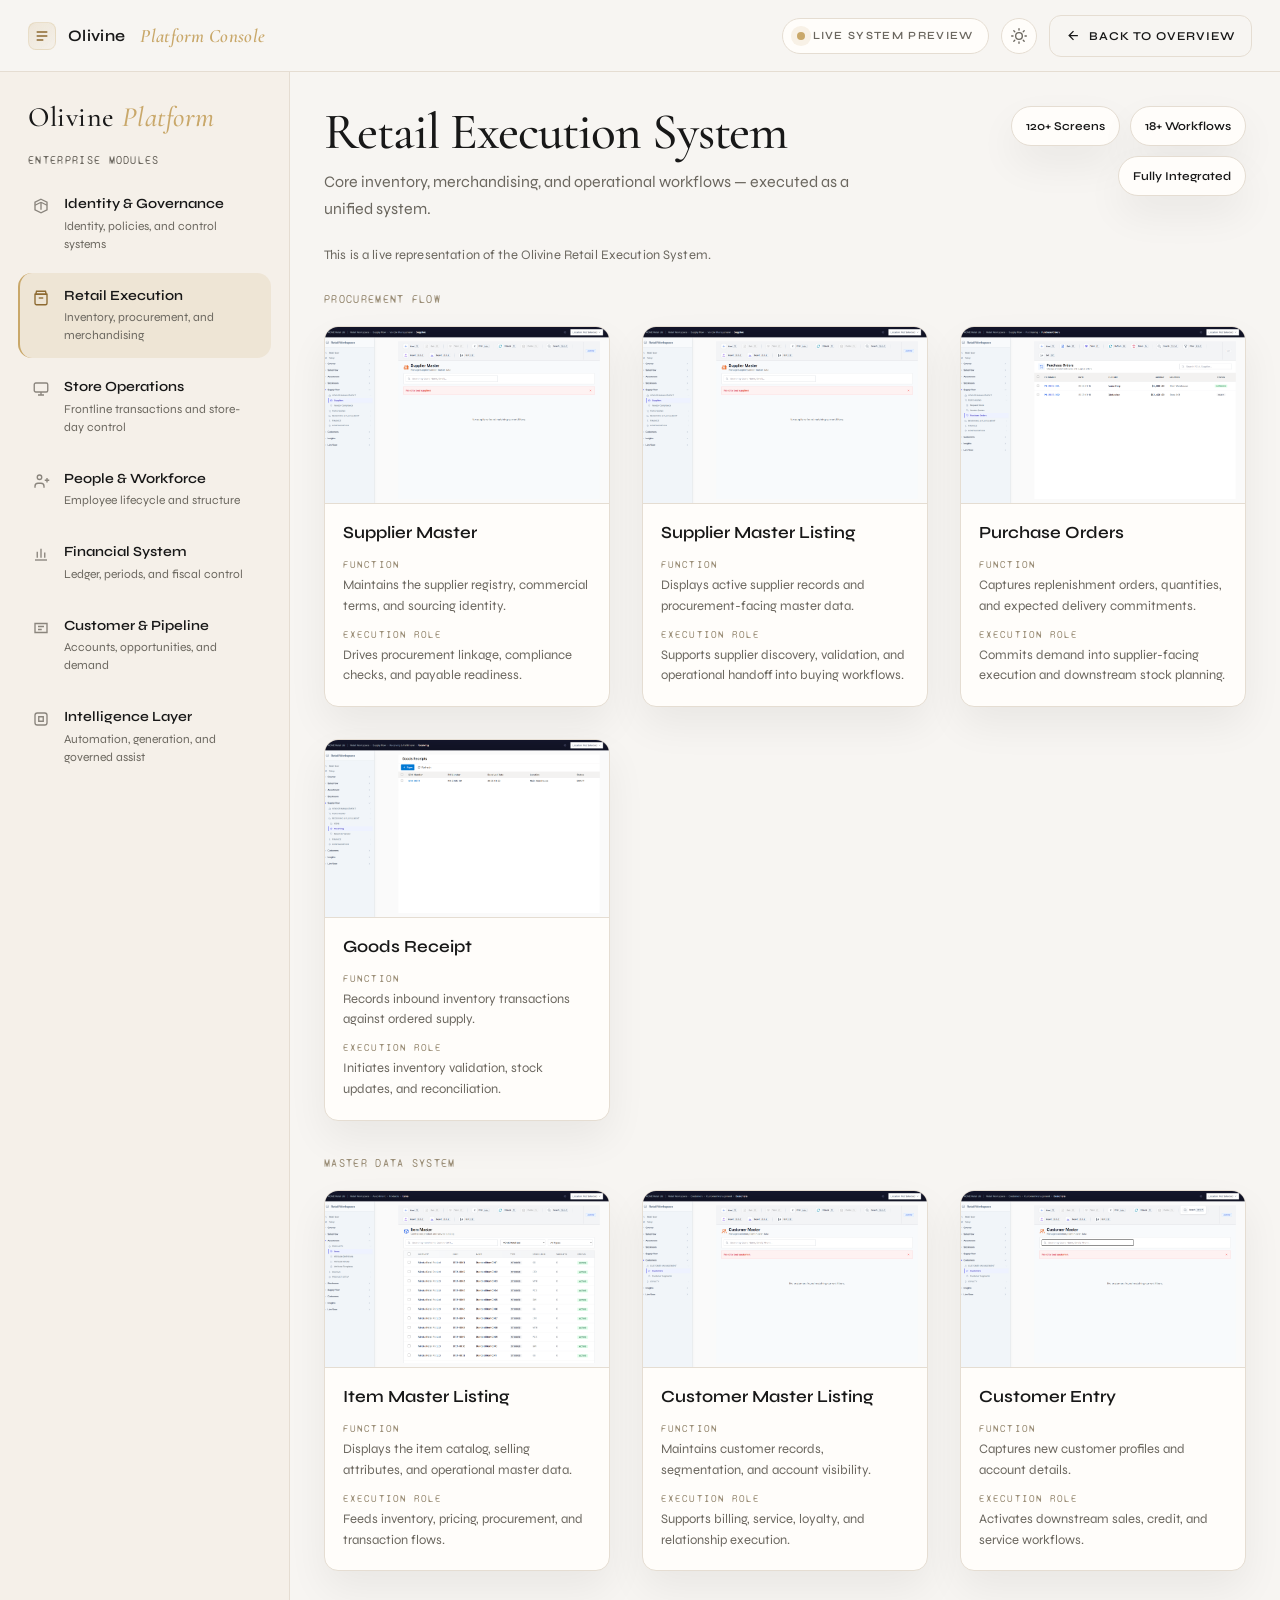
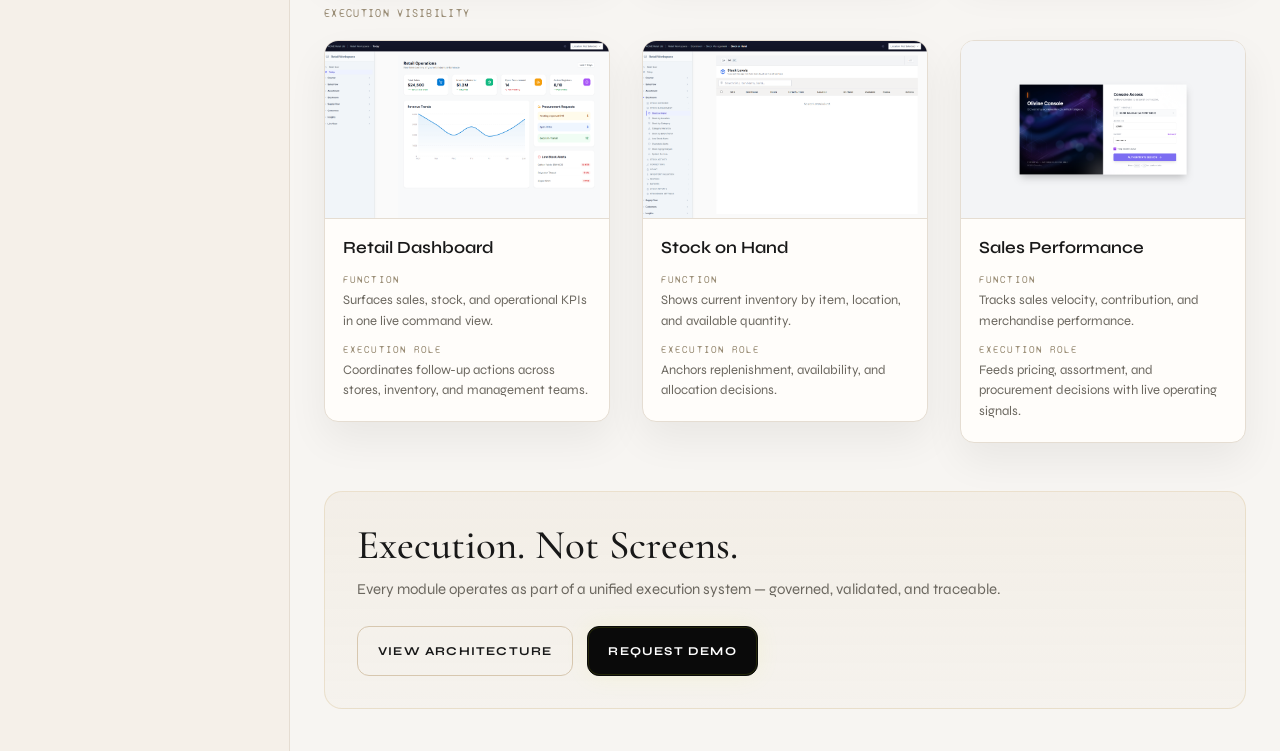
==== explorer.html @ 712aa199 "Launch olivine.co.in production site" ====
<!DOCTYPE html>
<html lang="en">

<head>
  <meta charset="UTF-8">
  <meta name="viewport" content="width=device-width, initial-scale=1.0">
  <title>Olivine Platform Explorer</title>
  <script>
    (function () {
      try {
        var savedTheme = localStorage.getItem('theme') === 'dark' ? 'dark' : 'light';
        document.documentElement.setAttribute('data-theme', savedTheme);
      } catch (e) {}
    })();
  </script>
  <style>
    @import url('https://fonts.googleapis.com/css2?family=Cormorant+Garamond:wght@400;500;600&family=Syne:wght@400;500;600;700&family=Syne+Mono&display=swap');

    :root {
      --bg: #f7f5f2;
      --surface: #fffdfa;
      --surface-2: #f1ece5;
      --border: #e5ddd2;
      --border-strong: #d7c7af;
      --text: #181818;
      --muted: #6b675f;
      --gold: #c9a86a;
      --gold-soft: rgba(201, 168, 106, 0.12);
      --shadow: 0 18px 40px rgba(20, 16, 10, 0.06);
      --shadow-hover: 0 24px 44px rgba(20, 16, 10, 0.1);
      --topbar-bg: rgba(247, 245, 242, 0.96);
      --brand-mark-color: #8d6a31;
      --sidebar-bg: #f5f0e9;
      --card-image-bg: #f4f0e9;
      --row-label: #9a8d76;
      --module-icon: #8a857d;
      --module-icon-active: #8d6a31;
      --footer-accent-bg: linear-gradient(180deg, rgba(201, 168, 106, 0.08), rgba(201, 168, 106, 0.03));
      --overlay-bg: rgba(10, 10, 10, 0.84);
      --modal-image-bg: #ffffff;
      --sidebar-width: 290px;
    }

    html[data-theme="dark"] {
      --bg: #0e1014;
      --surface: #16191f;
      --surface-2: #101318;
      --border: #2a2f39;
      --border-strong: #3b424f;
      --text: #eef1f5;
      --muted: #9aa3b2;
      --gold: #c9a84c;
      --gold-soft: rgba(201, 168, 76, 0.16);
      --shadow: 0 18px 40px rgba(0, 0, 0, 0.28);
      --shadow-hover: 0 24px 44px rgba(0, 0, 0, 0.36);
      --topbar-bg: rgba(14, 16, 20, 0.94);
      --brand-mark-color: #d2b166;
      --sidebar-bg: #12161c;
      --card-image-bg: #11151b;
      --row-label: #b49861;
      --module-icon: #7f8898;
      --module-icon-active: #d2b166;
      --footer-accent-bg: linear-gradient(180deg, rgba(201, 168, 76, 0.12), rgba(201, 168, 76, 0.04));
      --overlay-bg: rgba(6, 7, 10, 0.9);
      --modal-image-bg: #0f1318;
    }

    * {
      box-sizing: border-box;
    }

    html {
      scroll-behavior: smooth;
    }

    body {
      margin: 0;
      font-family: 'Syne', sans-serif;
      background: var(--bg);
      color: var(--text);
      min-height: 100vh;
      transition: background 0.25s ease, color 0.25s ease;
    }

    a {
      color: inherit;
      text-decoration: none;
    }

    .console-shell {
      min-height: 100vh;
      display: flex;
      flex-direction: column;
    }

    .topbar {
      height: 72px;
      display: flex;
      align-items: center;
      justify-content: space-between;
      padding: 0 28px;
      border-bottom: 1px solid var(--border);
      background: var(--topbar-bg);
      backdrop-filter: blur(14px);
      position: sticky;
      top: 0;
      z-index: 20;
      transition: background 0.25s ease, border-color 0.25s ease;
    }

    .topbar-brand {
      display: flex;
      align-items: center;
      gap: 12px;
      font-size: 16px;
      font-weight: 600;
      letter-spacing: 0.02em;
    }

    .topbar-brand-mark {
      width: 28px;
      height: 28px;
      border-radius: 8px;
      display: grid;
      place-items: center;
      background: linear-gradient(145deg, rgba(201, 168, 106, 0.2), rgba(201, 168, 106, 0.06));
      border: 1px solid rgba(201, 168, 106, 0.22);
      color: var(--brand-mark-color);
      flex-shrink: 0;
    }

    .topbar-brand span {
      color: var(--gold);
      font-family: 'Cormorant Garamond', serif;
      font-size: 19px;
      font-style: italic;
      margin-left: 3px;
    }

    .topbar-actions {
      display: flex;
      align-items: center;
      gap: 12px;
    }

    .theme-toggle {
      width: 36px;
      height: 36px;
      display: inline-flex;
      align-items: center;
      justify-content: center;
      border-radius: 999px;
      border: 1px solid var(--border);
      background: var(--surface);
      color: var(--muted);
      cursor: pointer;
      transition: transform 0.2s ease, border-color 0.2s ease, color 0.2s ease, background 0.2s ease;
    }

    .theme-toggle:hover {
      transform: translateY(-1px);
      border-color: var(--border-strong);
      color: var(--text);
    }

    .theme-toggle svg {
      width: 16px;
      height: 16px;
    }

    html[data-theme="light"] .moon-icon,
    html[data-theme="dark"] .sun-icon {
      display: none;
    }

    .topbar-pill {
      display: inline-flex;
      align-items: center;
      gap: 8px;
      min-height: 36px;
      padding: 0 14px;
      border-radius: 999px;
      background: var(--surface);
      border: 1px solid var(--border);
      color: var(--muted);
      font-size: 11px;
      font-weight: 600;
      letter-spacing: 0.12em;
      text-transform: uppercase;
      white-space: nowrap;
    }

    .topbar-pill::before {
      content: "";
      width: 8px;
      height: 8px;
      border-radius: 50%;
      background: var(--gold);
      box-shadow: 0 0 0 6px rgba(201, 168, 106, 0.14);
    }

    .btn-overview {
      display: inline-flex;
      align-items: center;
      gap: 8px;
      min-height: 42px;
      padding: 0 16px;
      border: 1px solid var(--border);
      border-radius: 12px;
      background: transparent;
      color: var(--text);
      font-size: 12px;
      font-weight: 600;
      letter-spacing: 0.08em;
      text-transform: uppercase;
      transition: border-color 0.2s, background 0.2s, transform 0.2s;
    }

    .btn-overview:hover {
      border-color: var(--border-strong);
      background: var(--surface);
      transform: translateY(-1px);
    }

    .workspace {
      display: flex;
      flex: 1;
      min-height: 0;
    }

    .sidebar {
      width: var(--sidebar-width);
      flex-shrink: 0;
      border-right: 1px solid var(--border);
      padding: 28px 18px 24px;
      background: var(--sidebar-bg);
      overflow-y: auto;
      transition: background 0.25s ease, border-color 0.25s ease;
    }

    .sidebar-title {
      padding: 0 10px;
      margin-bottom: 20px;
      font-family: 'Cormorant Garamond', serif;
      font-size: 28px;
      font-weight: 500;
      letter-spacing: 0.02em;
    }

    .sidebar-title span {
      color: var(--gold);
      font-style: italic;
    }

    .sidebar-heading {
      padding: 0 10px;
      margin-bottom: 14px;
      font-family: 'Syne Mono', monospace;
      font-size: 11px;
      font-weight: 500;
      letter-spacing: 0.12em;
      text-transform: uppercase;
      color: var(--muted);
    }

    .module-list {
      list-style: none;
      padding: 0;
      margin: 0;
      display: grid;
      gap: 6px;
    }

    .module-item {
      display: grid;
      grid-template-columns: 18px 1fr;
      gap: 14px;
      padding: 14px 12px;
      border-left: 2px solid transparent;
      border-radius: 14px;
      cursor: pointer;
      transition: background 0.2s, border-color 0.2s, transform 0.2s;
    }

    .module-item:hover {
      background: var(--gold-soft);
      border-left-color: rgba(201, 168, 106, 0.55);
      transform: translateX(2px);
    }

    .module-item.active {
      background: rgba(201, 168, 106, 0.16);
      border-left-color: var(--gold);
    }

    .module-icon {
      width: 18px;
      height: 18px;
      color: var(--module-icon);
      margin-top: 2px;
    }

    .module-item.active .module-icon {
      color: var(--module-icon-active);
    }

    .module-name {
      font-size: 14px;
      font-weight: 600;
      margin-bottom: 4px;
      line-height: 1.25;
    }

    .module-subtitle {
      font-size: 12px;
      color: var(--muted);
      line-height: 1.5;
    }

    .preview-port {
      flex: 1;
      min-width: 0;
      padding: 34px 34px 42px;
      overflow-y: auto;
    }

    .preview-header {
      display: flex;
      align-items: flex-start;
      justify-content: space-between;
      gap: 28px;
      margin-bottom: 24px;
    }

    .preview-copy {
      max-width: 760px;
    }

    .preview-title {
      margin: 0 0 10px;
      font-family: 'Cormorant Garamond', serif;
      font-size: clamp(34px, 4vw, 52px);
      font-weight: 500;
      line-height: 1.02;
      letter-spacing: -0.02em;
    }

    .preview-subtitle {
      margin: 0;
      max-width: 720px;
      font-size: 16px;
      line-height: 1.7;
      color: var(--muted);
    }

    .depth-indicators {
      display: flex;
      flex-wrap: wrap;
      gap: 10px;
      justify-content: flex-end;
      max-width: 320px;
    }

    .depth-pill {
      display: inline-flex;
      align-items: center;
      min-height: 40px;
      padding: 0 14px;
      border-radius: 999px;
      background: var(--surface);
      border: 1px solid var(--border);
      box-shadow: var(--shadow);
      font-size: 12px;
      font-weight: 600;
      color: var(--text);
    }

    .micro-signal {
      margin-bottom: 26px;
      font-size: 13px;
      color: var(--muted);
      letter-spacing: 0.01em;
    }

    .grid-shell {
      display: grid;
      grid-template-columns: repeat(3, minmax(0, 1fr));
      gap: 32px;
      align-items: start;
    }

    .row-label {
      grid-column: 1 / -1;
      font-family: 'Syne Mono', monospace;
      font-size: 11px;
      letter-spacing: 0.12em;
      text-transform: uppercase;
      color: var(--row-label);
      margin-top: 4px;
      margin-bottom: -12px;
    }

    .module-card {
      background: var(--surface);
      border: 1px solid var(--border);
      border-radius: 14px;
      overflow: hidden;
      box-shadow: var(--shadow);
      transition: transform 0.24s ease, border-color 0.24s ease, box-shadow 0.24s ease;
      cursor: zoom-in;
    }

    .module-card:hover {
      transform: translateY(-4px);
      border-color: rgba(201, 168, 106, 0.55);
      box-shadow: var(--shadow-hover);
    }

    .card-image {
      position: relative;
      aspect-ratio: 16 / 10;
      overflow: hidden;
      background: var(--card-image-bg);
      border-bottom: 1px solid var(--border);
    }

    .card-image img {
      width: 100%;
      height: 100%;
      object-fit: cover;
      object-position: top center;
      transition: transform 0.35s ease;
      display: block;
    }

    .module-card:hover .card-image img {
      transform: scale(1.035);
    }

    .card-body {
      padding: 18px 18px 20px;
    }

    .card-title {
      margin: 0 0 14px;
      font-size: 17px;
      font-weight: 600;
      line-height: 1.35;
    }

    .card-meta {
      display: grid;
      gap: 12px;
    }

    .card-meta-block {
      display: grid;
      gap: 4px;
    }

    .card-meta-label {
      font-family: 'Syne Mono', monospace;
      font-size: 10px;
      letter-spacing: 0.11em;
      text-transform: uppercase;
      color: var(--row-label);
    }

    .card-meta-text {
      font-size: 13px;
      line-height: 1.6;
      color: var(--muted);
    }

    .footer-cta {
      margin-top: 48px;
      padding: 32px;
      background: var(--footer-accent-bg);
      border: 1px solid rgba(201, 168, 106, 0.24);
      border-radius: 18px;
    }

    .footer-cta-title {
      margin: 0 0 10px;
      font-family: 'Cormorant Garamond', serif;
      font-size: clamp(28px, 3.2vw, 42px);
      font-weight: 500;
      line-height: 1.05;
    }

    .footer-cta-text {
      margin: 0;
      max-width: 720px;
      font-size: 15px;
      line-height: 1.7;
      color: var(--muted);
    }

    .footer-cta-actions {
      display: flex;
      align-items: center;
      gap: 14px;
      flex-wrap: wrap;
      margin-top: 24px;
    }

    .btn-primary,
    .btn-secondary {
      display: inline-flex;
      align-items: center;
      justify-content: center;
      min-height: 50px;
      padding: 0 20px;
      border-radius: 12px;
      font-size: 12px;
      font-weight: 700;
      letter-spacing: 0.1em;
      text-transform: uppercase;
      transition: transform 0.2s, border-color 0.2s, background 0.2s;
    }

    .btn-primary {
      background: #0a0a0a;
      color: #ffffff;
      border: 1px solid #0a0a0a;
      box-shadow: inset 0 0 0 1px rgba(212, 242, 0, 0.12), 0 0 24px rgba(212, 242, 0, 0.08);
    }

    .btn-primary:hover,
    .btn-secondary:hover {
      transform: translateY(-1px);
    }

    .btn-secondary {
      background: transparent;
      color: var(--text);
      border: 1px solid var(--border-strong);
    }

    .image-modal {
      position: fixed;
      inset: 0;
      display: none;
      align-items: center;
      justify-content: center;
      background: var(--overlay-bg);
      padding: 28px;
      z-index: 50;
    }

    .image-modal.active {
      display: flex;
    }

    .image-modal-content {
      position: relative;
      width: min(1180px, 100%);
      max-height: 92vh;
      background: transparent;
    }

    .image-modal-close {
      position: absolute;
      top: -10px;
      right: -6px;
      width: 42px;
      height: 42px;
      border-radius: 50%;
      border: none;
      background: rgba(255, 255, 255, 0.12);
      color: #ffffff;
      font-size: 26px;
      cursor: pointer;
    }

    .image-modal img {
      width: 100%;
      max-height: 84vh;
      object-fit: contain;
      border-radius: 14px;
      display: block;
      background: var(--modal-image-bg);
    }

    .image-modal-title {
      margin-top: 14px;
      color: #f3efe7;
      font-size: 14px;
      text-align: center;
    }

    @media (max-width: 1160px) {
      .preview-header {
        flex-direction: column;
      }

      .depth-indicators {
        justify-content: flex-start;
        max-width: none;
      }

      .grid-shell {
        grid-template-columns: repeat(2, minmax(0, 1fr));
      }
    }

    @media (max-width: 900px) {
      .workspace {
        flex-direction: column;
      }

      .sidebar {
        width: 100%;
        padding: 18px 14px 14px;
        border-right: none;
        border-bottom: 1px solid var(--border);
      }

      .sidebar-title,
      .sidebar-heading {
        padding: 0 4px;
      }

      .module-list {
        display: flex;
        gap: 10px;
        overflow-x: auto;
        padding-bottom: 6px;
      }

      .module-item {
        min-width: 220px;
        max-width: 240px;
        flex-shrink: 0;
        border: 1px solid var(--border);
        border-left-width: 1px;
      }

      .module-item.active {
        border-left-color: var(--gold);
      }

      .preview-port {
        padding: 22px 18px 32px;
      }
    }

    @media (max-width: 680px) {
      .topbar {
        height: auto;
        min-height: 62px;
        padding: 12px;
        gap: 12px;
        align-items: flex-start;
      }

      .topbar-actions {
        width: 100%;
        justify-content: space-between;
      }

      .topbar-pill {
        min-height: 32px;
        padding: 0 12px;
        font-size: 10px;
      }

      .btn-overview {
        min-height: 38px;
        padding: 0 12px;
        font-size: 11px;
      }

      .preview-port {
        padding: 18px 14px 28px;
      }

      .preview-title {
        font-size: 34px;
      }

      .preview-subtitle {
        font-size: 14px;
      }

      .grid-shell {
        grid-template-columns: 1fr;
        gap: 22px;
      }

      .footer-cta {
        padding: 24px 18px;
      }

      .footer-cta-actions {
        flex-direction: column;
        align-items: stretch;
      }

      .btn-primary,
      .btn-secondary {
        width: 100%;
      }
    }
  </style>
</head>

<body>
  <div class="console-shell">
    <div class="topbar">
      <div class="topbar-brand">
        <div class="topbar-brand-mark">
          <svg viewBox="0 0 24 24" width="16" height="16" fill="none" stroke="currentColor" stroke-width="2">
            <path d="M4 6h16M4 12h16M4 18h10"></path>
          </svg>
        </div>
        Olivine <span>Platform Console</span>
      </div>
      <div class="topbar-actions">
        <div class="topbar-pill">Live System Preview</div>
        <button class="theme-toggle" id="theme-toggle" aria-label="Switch to dark theme" title="Switch to dark theme">
          <svg class="sun-icon" viewBox="0 0 24 24" fill="none" stroke="currentColor" stroke-width="2" stroke-linecap="round" stroke-linejoin="round">
            <circle cx="12" cy="12" r="5"></circle>
            <line x1="12" y1="1" x2="12" y2="3"></line>
            <line x1="12" y1="21" x2="12" y2="23"></line>
            <line x1="4.22" y1="4.22" x2="5.64" y2="5.64"></line>
            <line x1="18.36" y1="18.36" x2="19.78" y2="19.78"></line>
            <line x1="1" y1="12" x2="3" y2="12"></line>
            <line x1="21" y1="12" x2="23" y2="12"></line>
            <line x1="4.22" y1="19.78" x2="5.64" y2="18.36"></line>
            <line x1="18.36" y1="5.64" x2="19.78" y2="4.22"></line>
          </svg>
          <svg class="moon-icon" viewBox="0 0 24 24" fill="none" stroke="currentColor" stroke-width="2" stroke-linecap="round" stroke-linejoin="round">
            <path d="M21 12.8A9 9 0 1 1 11.2 3a7 7 0 0 0 9.8 9.8z"></path>
          </svg>
        </button>
        <a class="btn-overview" href="index.html">
          <svg viewBox="0 0 24 24" width="15" height="15" fill="none" stroke="currentColor" stroke-width="2">
            <path d="M19 12H5M12 19l-7-7 7-7"></path>
          </svg>
          Back to Overview
        </a>
      </div>
    </div>

    <div class="workspace">
      <aside class="sidebar">
        <div class="sidebar-title">Olivine <span>Platform</span></div>
        <div class="sidebar-heading">Enterprise Modules</div>
        <ul class="module-list" id="moduleList"></ul>
      </aside>

      <main class="preview-port">
        <div class="preview-header">
          <div class="preview-copy">
            <h1 class="preview-title" id="previewTitle">Retail Execution System</h1>
            <p class="preview-subtitle" id="previewSubtitle">Core inventory, merchandising, and operational workflows — executed as a unified system.</p>
          </div>
          <div class="depth-indicators" id="depthIndicators"></div>
        </div>

        <div class="micro-signal" id="microSignal">This is a live representation of the Olivine Retail Execution System.</div>

        <section class="grid-shell" id="gridShell"></section>

        <section class="footer-cta">
          <h2 class="footer-cta-title">Execution. Not Screens.</h2>
          <p class="footer-cta-text">Every module operates as part of a unified execution system — governed, validated, and traceable.</p>
          <div class="footer-cta-actions">
            <a class="btn-secondary" href="index.html#architecture">View Architecture</a>
            <a class="btn-primary" href="index.html#contact">Request Demo</a>
          </div>
        </section>
      </main>
    </div>
  </div>

  <div class="image-modal" id="imageModal">
    <div class="image-modal-content">
      <button class="image-modal-close" id="imageModalClose" aria-label="Close image">&times;</button>
      <img id="imageModalImg" src="" alt="">
      <div class="image-modal-title" id="imageModalTitle"></div>
    </div>
  </div>

  <script>
    const themeToggle = document.getElementById('theme-toggle');
    const savedTheme = localStorage.getItem('theme') === 'dark' ? 'dark' : 'light';

    function applyTheme(theme) {
      document.documentElement.setAttribute('data-theme', theme);
      const nextThemeLabel = theme === 'light' ? 'Switch to dark theme' : 'Switch to light theme';
      themeToggle.setAttribute('aria-label', nextThemeLabel);
      themeToggle.setAttribute('title', nextThemeLabel);
    }

    applyTheme(savedTheme);

    themeToggle.addEventListener('click', () => {
      const currentTheme = document.documentElement.getAttribute('data-theme') === 'dark' ? 'dark' : 'light';
      const nextTheme = currentTheme === 'dark' ? 'light' : 'dark';
      localStorage.setItem('theme', nextTheme);
      applyTheme(nextTheme);
    });

    const moduleIcons = {
      platform: '<path d="M12 3l8 4v10l-8 4-8-4V7l8-4z"></path><path d="M12 7l8 4M12 7 4 11M12 7v10"></path>',
      retail: '<path d="M6 3h12l1 4H5l1-4z"></path><path d="M4 7h16v12a2 2 0 0 1-2 2H6a2 2 0 0 1-2-2V7z"></path><path d="M9 12h6"></path>',
      pos: '<rect x="3" y="4" width="18" height="12" rx="2"></rect><path d="M8 20h8M12 16v4"></path>',
      hrm: '<path d="M16 21v-2a4 4 0 0 0-4-4H8a4 4 0 0 0-4 4v2"></path><circle cx="10" cy="7" r="3"></circle><path d="M20 8v6M17 11h6"></path>',
      fms: '<path d="M4 20h16"></path><path d="M7 17V9M12 17V5M17 17v-7"></path>',
      crm: '<path d="M4 6h16v12H4z"></path><path d="M8 10h8M8 14h5"></path>',
      tools: '<rect x="4" y="4" width="16" height="16" rx="3"></rect><path d="M9 9h6v6H9z"></path>'
    };

    const explorerData = {
      platform: {
        navTitle: 'Identity & Governance',
        navSubtitle: 'Identity, policies, and control systems',
        title: 'Identity & Governance',
        subtitle: 'Administration, access, and orchestration controls that hold the full platform together.',
        signal: 'This is a live representation of the Olivine Identity & Governance layer.',
        stats: ['42+ Screens', '9+ Workflows', 'Control Plane'],
        groups: [
          {
            label: 'Control Plane',
            cards: [
              {
                title: 'Unified Admin Console',
                image: 'explore-assets/platform_unified_admin.png',
                functionText: 'Centralizes administration, role boundaries, and platform-level controls.',
                executionRole: 'Coordinates identity, settings, and governance rules across modules.'
              }
            ]
          }
        ]
      },
      retail: {
        navTitle: 'Retail Execution',
        navSubtitle: 'Inventory, procurement, and merchandising',
        title: 'Retail Execution System',
        subtitle: 'Core inventory, merchandising, and operational workflows — executed as a unified system.',
        signal: 'This is a live representation of the Olivine Retail Execution System.',
        stats: ['120+ Screens', '18+ Workflows', 'Fully Integrated'],
        groups: [
          {
            label: 'Procurement Flow',
            cards: [
              {
                title: 'Supplier Master',
                image: 'explore-assets/retail_supplier_master.png',
                functionText: 'Maintains the supplier registry, commercial terms, and sourcing identity.',
                executionRole: 'Drives procurement linkage, compliance checks, and payable readiness.'
              },
              {
                title: 'Supplier Master Listing',
                image: 'explore-assets/retail_supplier_listing.png',
                functionText: 'Displays active supplier records and procurement-facing master data.',
                executionRole: 'Supports supplier discovery, validation, and operational handoff into buying workflows.'
              },
              {
                title: 'Purchase Orders',
                image: 'explore-assets/retail_purchase_orders.png',
                functionText: 'Captures replenishment orders, quantities, and expected delivery commitments.',
                executionRole: 'Commits demand into supplier-facing execution and downstream stock planning.'
              },
              {
                title: 'Goods Receipt',
                image: 'explore-assets/retail_goods_receipt.png',
                functionText: 'Records inbound inventory transactions against ordered supply.',
                executionRole: 'Initiates inventory validation, stock updates, and reconciliation.'
              }
            ]
          },
          {
            label: 'Master Data System',
            cards: [
              {
                title: 'Item Master Listing',
                image: 'explore-assets/retail_item_master.png',
                functionText: 'Displays the item catalog, selling attributes, and operational master data.',
                executionRole: 'Feeds inventory, pricing, procurement, and transaction flows.'
              },
              {
                title: 'Customer Master Listing',
                image: 'explore-assets/retail_customer_listing.png',
                functionText: 'Maintains customer records, segmentation, and account visibility.',
                executionRole: 'Supports billing, service, loyalty, and relationship execution.'
              },
              {
                title: 'Customer Entry',
                image: 'explore-assets/retail_customer_entry.png',
                functionText: 'Captures new customer profiles and account details.',
                executionRole: 'Activates downstream sales, credit, and service workflows.'
              }
            ]
          },
          {
            label: 'Execution Visibility',
            cards: [
              {
                title: 'Retail Dashboard',
                image: 'explore-assets/retail_dashboard.png',
                functionText: 'Surfaces sales, stock, and operational KPIs in one live command view.',
                executionRole: 'Coordinates follow-up actions across stores, inventory, and management teams.'
              },
              {
                title: 'Stock on Hand',
                image: 'explore-assets/retail_stock_on_hand.png',
                functionText: 'Shows current inventory by item, location, and available quantity.',
                executionRole: 'Anchors replenishment, availability, and allocation decisions.'
              },
              {
                title: 'Sales Performance',
                image: 'explore-assets/retail_sales_performance.png',
                functionText: 'Tracks sales velocity, contribution, and merchandise performance.',
                executionRole: 'Feeds pricing, assortment, and procurement decisions with live operating signals.'
              }
            ]
          }
        ]
      },
      pos: {
        navTitle: 'Store Operations',
        navSubtitle: 'Frontline transactions and store-day control',
        title: 'Store Operations',
        subtitle: 'Frontline checkout, store opening, and session-controlled execution across physical locations.',
        signal: 'This is a live representation of the Olivine Store Operations layer.',
        stats: ['32+ Screens', '7+ Workflows', 'Store Ready'],
        groups: [
          {
            label: 'Store-Day Flow',
            cards: [
              {
                title: 'Day Open',
                image: 'explore-assets/retail_day_open.png',
                functionText: 'Prepares store-day operations, tills, and opening state.',
                executionRole: 'Initiates the store execution cycle with validated operational readiness.'
              },
              {
                title: 'POS Checkout',
                image: 'explore-assets/retail_pos_checkout.png',
                functionText: 'Captures billing, tender, and item-level sales transactions at speed.',
                executionRole: 'Executes the last-mile revenue event and updates inventory in real time.'
              }
            ]
          }
        ]
      },
      hrm: {
        navTitle: 'People & Workforce',
        navSubtitle: 'Employee lifecycle and structure',
        title: 'People & Workforce',
        subtitle: 'Employee records, organizational structure, payroll, and workforce execution in one governed layer.',
        signal: 'This is a live representation of the Olivine People & Workforce system.',
        stats: ['48+ Screens', '10+ Workflows', 'Workforce Native'],
        groups: [
          {
            label: 'Workforce System',
            cards: [
              {
                title: 'Workforce Dashboard',
                image: 'explore-assets/hcm_dashboard.png',
                functionText: 'Surfaces workforce KPIs, approval states, and HR operating signals.',
                executionRole: 'Coordinates people decisions across payroll, attendance, and management flows.'
              },
              {
                title: 'Employee Records',
                image: 'explore-assets/hcm_employee_records.png',
                functionText: 'Maintains structured employee profiles and statutory master data.',
                executionRole: 'Provides the canonical identity layer for workforce execution.'
              },
              {
                title: 'Organization Chart',
                image: 'explore-assets/hcm_org_chart.png',
                functionText: 'Displays reporting lines, departments, and operating hierarchy.',
                executionRole: 'Supports approvals, role enforcement, and organizational traceability.'
              },
              {
                title: 'Payroll Run',
                image: 'explore-assets/hcm_payroll_run.png',
                functionText: 'Processes pay components, calculations, and settlement preparation.',
                executionRole: 'Executes workforce compensation under governed payroll controls.'
              }
            ]
          }
        ]
      },
      fms: {
        navTitle: 'Financial System',
        navSubtitle: 'Ledger, periods, and fiscal control',
        title: 'Financial System',
        subtitle: 'Foundational accounting, fiscal structures, and financial integrity controls connected to enterprise execution.',
        signal: 'This is a live representation of the Olivine Financial System.',
        stats: ['36+ Screens', '8+ Workflows', 'Ledger Bound'],
        groups: [
          {
            label: 'Financial Integrity',
            cards: [
              {
                title: 'Financial Dashboard',
                image: 'explore-assets/fms_dashboard.png',
                functionText: 'Surfaces financial position, key balances, and operating signals.',
                executionRole: 'Supports decision-making across settlement, close, and oversight workflows.'
              },
              {
                title: 'Chart of Accounts',
                image: 'explore-assets/fms_coa.png',
                functionText: 'Defines the account structure that anchors all financial postings.',
                executionRole: 'Feeds every transaction with the right financial classification and control.'
              },
              {
                title: 'Fiscal Periods',
                image: 'explore-assets/fms_fiscal_periods.png',
                functionText: 'Maintains fiscal calendar structure and open-close accounting states.',
                executionRole: 'Controls period readiness, posting eligibility, and close discipline.'
              }
            ]
          }
        ]
      },
      crm: {
        navTitle: 'Customer & Pipeline',
        navSubtitle: 'Accounts, opportunities, and demand',
        title: 'Customer & Pipeline',
        subtitle: 'Customer relationship visibility and revenue pipeline execution connected to the wider enterprise stack.',
        signal: 'This is a live representation of the Olivine Customer & Pipeline system.',
        stats: ['28+ Screens', '6+ Workflows', 'Revenue Linked'],
        groups: [
          {
            label: 'Revenue System',
            cards: [
              {
                title: 'CRM Dashboard',
                image: 'explore-assets/crm_dashboard.png',
                functionText: 'Shows relationship health, opportunity movement, and sales operating signals.',
                executionRole: 'Coordinates demand follow-through across customer, pipeline, and finance workflows.'
              },
              {
                title: 'Account Registry',
                image: 'explore-assets/crm_accounts.png',
                functionText: 'Maintains business accounts and customer-facing organizational data.',
                executionRole: 'Provides the commercial identity layer for opportunity execution.'
              },
              {
                title: 'Opportunity Pipeline',
                image: 'explore-assets/crm_opportunity_pipeline.png',
                functionText: 'Tracks open opportunities through stages, owners, and next actions.',
                executionRole: 'Drives pipeline progression and governed sales execution.'
              }
            ]
          }
        ]
      },
      tools: {
        navTitle: 'Intelligence Layer',
        navSubtitle: 'Automation, generation, and governed assist',
        title: 'Intelligence Layer',
        subtitle: 'System generation, test automation, and governed intelligence services that accelerate enterprise execution.',
        signal: 'This is a live representation of the Olivine Intelligence Layer.',
        stats: ['24+ Screens', '5+ Workflows', 'AI Enabled'],
        groups: [
          {
            label: 'Intelligence Utilities',
            cards: [
              {
                title: 'BDD Generator',
                image: 'explore-assets/tool_bdd_generator.png',
                functionText: 'Generates structured behavior specifications from business requirements.',
                executionRole: 'Accelerates governed delivery and quality alignment across teams.'
              },
              {
                title: 'Test Console',
                image: 'explore-assets/tool_test_console.png',
                functionText: 'Runs structured quality and verification workflows for enterprise modules.',
                executionRole: 'Supports validation, traceability, and release confidence.'
              }
            ]
          }
        ]
      }
    };

    const moduleOrder = ['platform', 'retail', 'pos', 'hrm', 'fms', 'crm', 'tools'];
    const defaultModule = 'retail';

    const moduleList = document.getElementById('moduleList');
    const previewTitle = document.getElementById('previewTitle');
    const previewSubtitle = document.getElementById('previewSubtitle');
    const microSignal = document.getElementById('microSignal');
    const depthIndicators = document.getElementById('depthIndicators');
    const gridShell = document.getElementById('gridShell');
    const modal = document.getElementById('imageModal');
    const modalImg = document.getElementById('imageModalImg');
    const modalTitle = document.getElementById('imageModalTitle');
    const modalClose = document.getElementById('imageModalClose');

    function buildSidebar() {
      moduleList.innerHTML = '';
      moduleOrder.forEach((key) => {
        const module = explorerData[key];
        const item = document.createElement('li');
        item.className = 'module-item';
        item.dataset.module = key;
        item.innerHTML = `
          <svg class="module-icon" viewBox="0 0 24 24" fill="none" stroke="currentColor" stroke-width="1.8">
            ${moduleIcons[key]}
          </svg>
          <div>
            <div class="module-name">${module.navTitle}</div>
            <div class="module-subtitle">${module.navSubtitle}</div>
          </div>
        `;
        item.addEventListener('click', () => renderModule(key));
        moduleList.appendChild(item);
      });
    }

    function openModal(image, title) {
      modal.classList.add('active');
      modalImg.src = image;
      modalImg.alt = title;
      modalTitle.textContent = title;
      document.body.style.overflow = 'hidden';
    }

    function closeModal() {
      modal.classList.remove('active');
      document.body.style.overflow = '';
    }

    function renderModule(key) {
      const module = explorerData[key];
      document.querySelectorAll('.module-item').forEach((node) => {
        node.classList.toggle('active', node.dataset.module === key);
      });

      previewTitle.textContent = module.title;
      previewSubtitle.textContent = module.subtitle;
      microSignal.textContent = module.signal;

      depthIndicators.innerHTML = '';
      module.stats.forEach((stat) => {
        const pill = document.createElement('div');
        pill.className = 'depth-pill';
        pill.textContent = stat;
        depthIndicators.appendChild(pill);
      });

      gridShell.innerHTML = '';
      module.groups.forEach((group) => {
        const label = document.createElement('div');
        label.className = 'row-label';
        label.textContent = group.label;
        gridShell.appendChild(label);

        group.cards.forEach((card) => {
          const article = document.createElement('article');
          article.className = 'module-card';
          article.innerHTML = `
            <div class="card-image">
              <img src="${card.image}" alt="${card.title}">
            </div>
            <div class="card-body">
              <h3 class="card-title">${card.title}</h3>
              <div class="card-meta">
                <div class="card-meta-block">
                  <div class="card-meta-label">Function</div>
                  <div class="card-meta-text">${card.functionText}</div>
                </div>
                <div class="card-meta-block">
                  <div class="card-meta-label">Execution Role</div>
                  <div class="card-meta-text">${card.executionRole}</div>
                </div>
              </div>
            </div>
          `;
          article.addEventListener('click', () => openModal(card.image, card.title));
          gridShell.appendChild(article);
        });
      });
    }

    modal.addEventListener('click', (event) => {
      if (event.target === modal) closeModal();
    });
    modalClose.addEventListener('click', closeModal);
    document.addEventListener('keydown', (event) => {
      if (event.key === 'Escape' && modal.classList.contains('active')) closeModal();
    });

    buildSidebar();
    renderModule(defaultModule);
  </script>
</body>

</html>
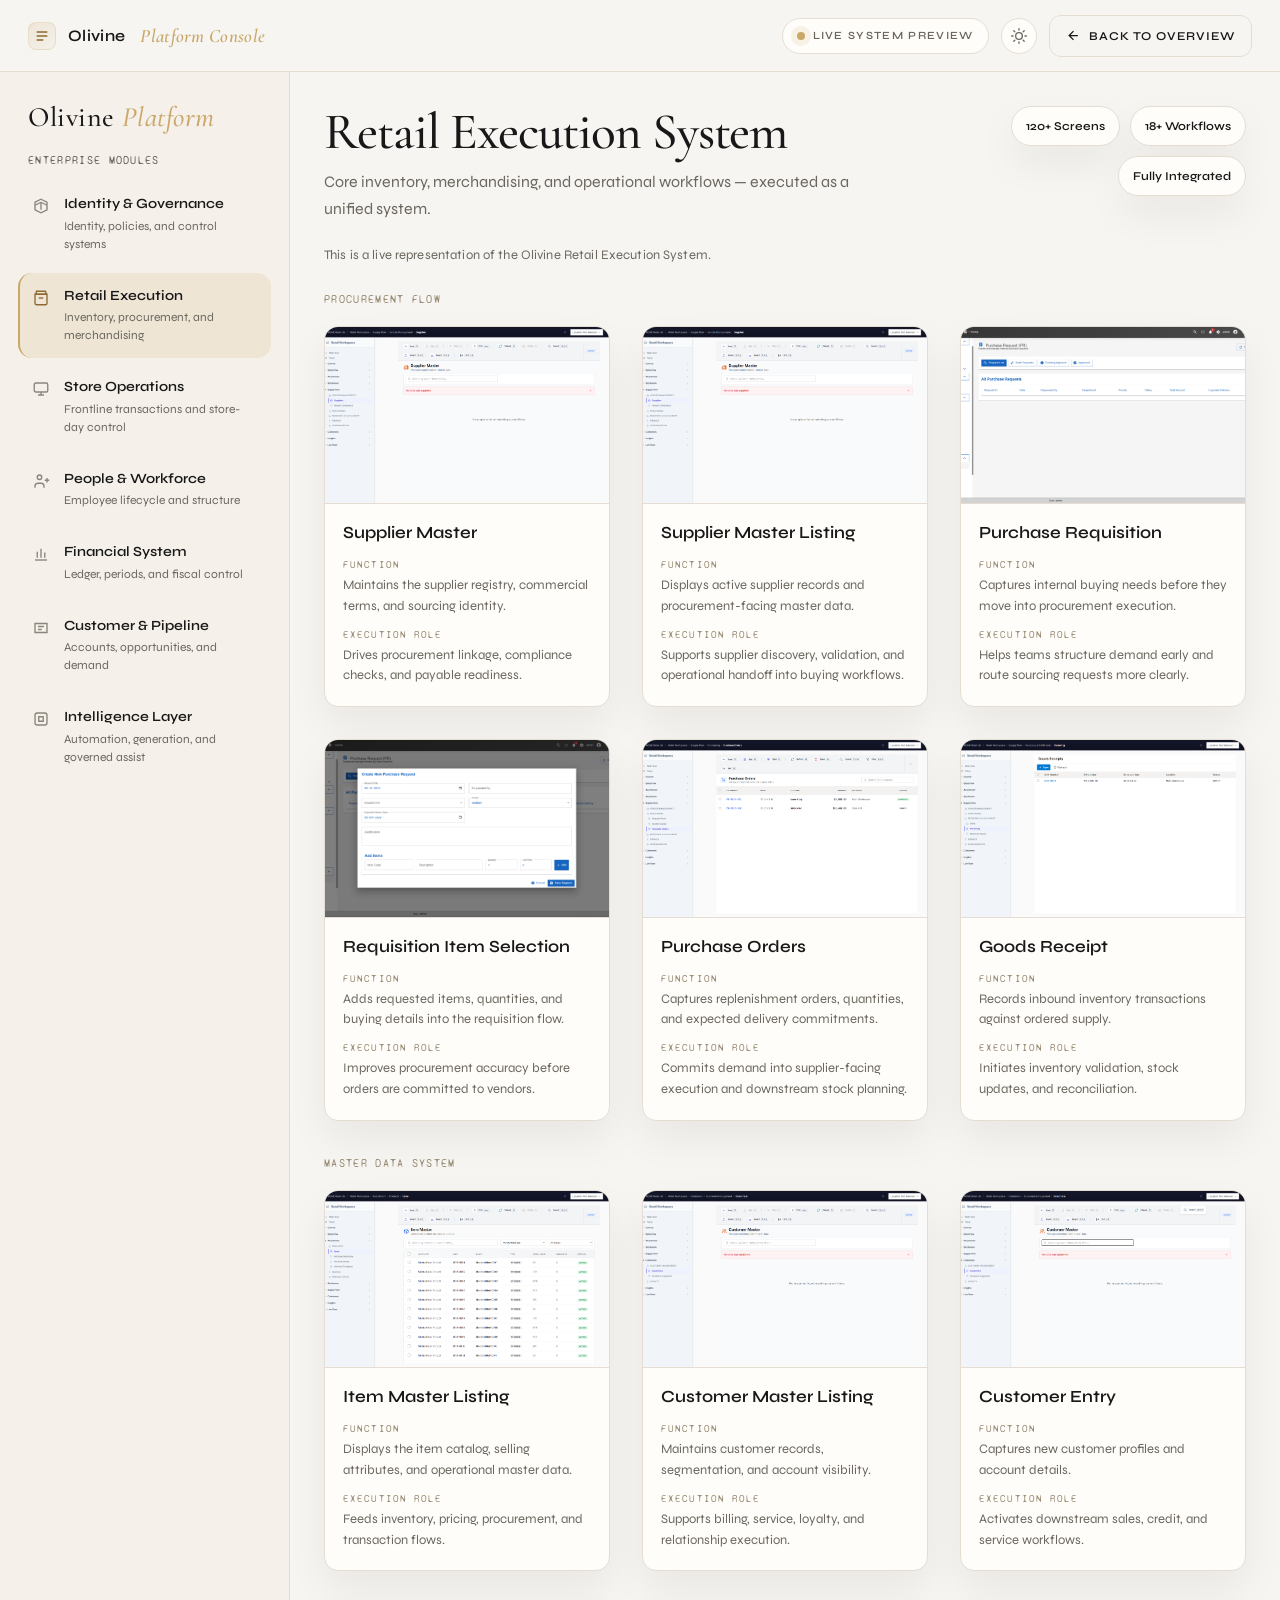
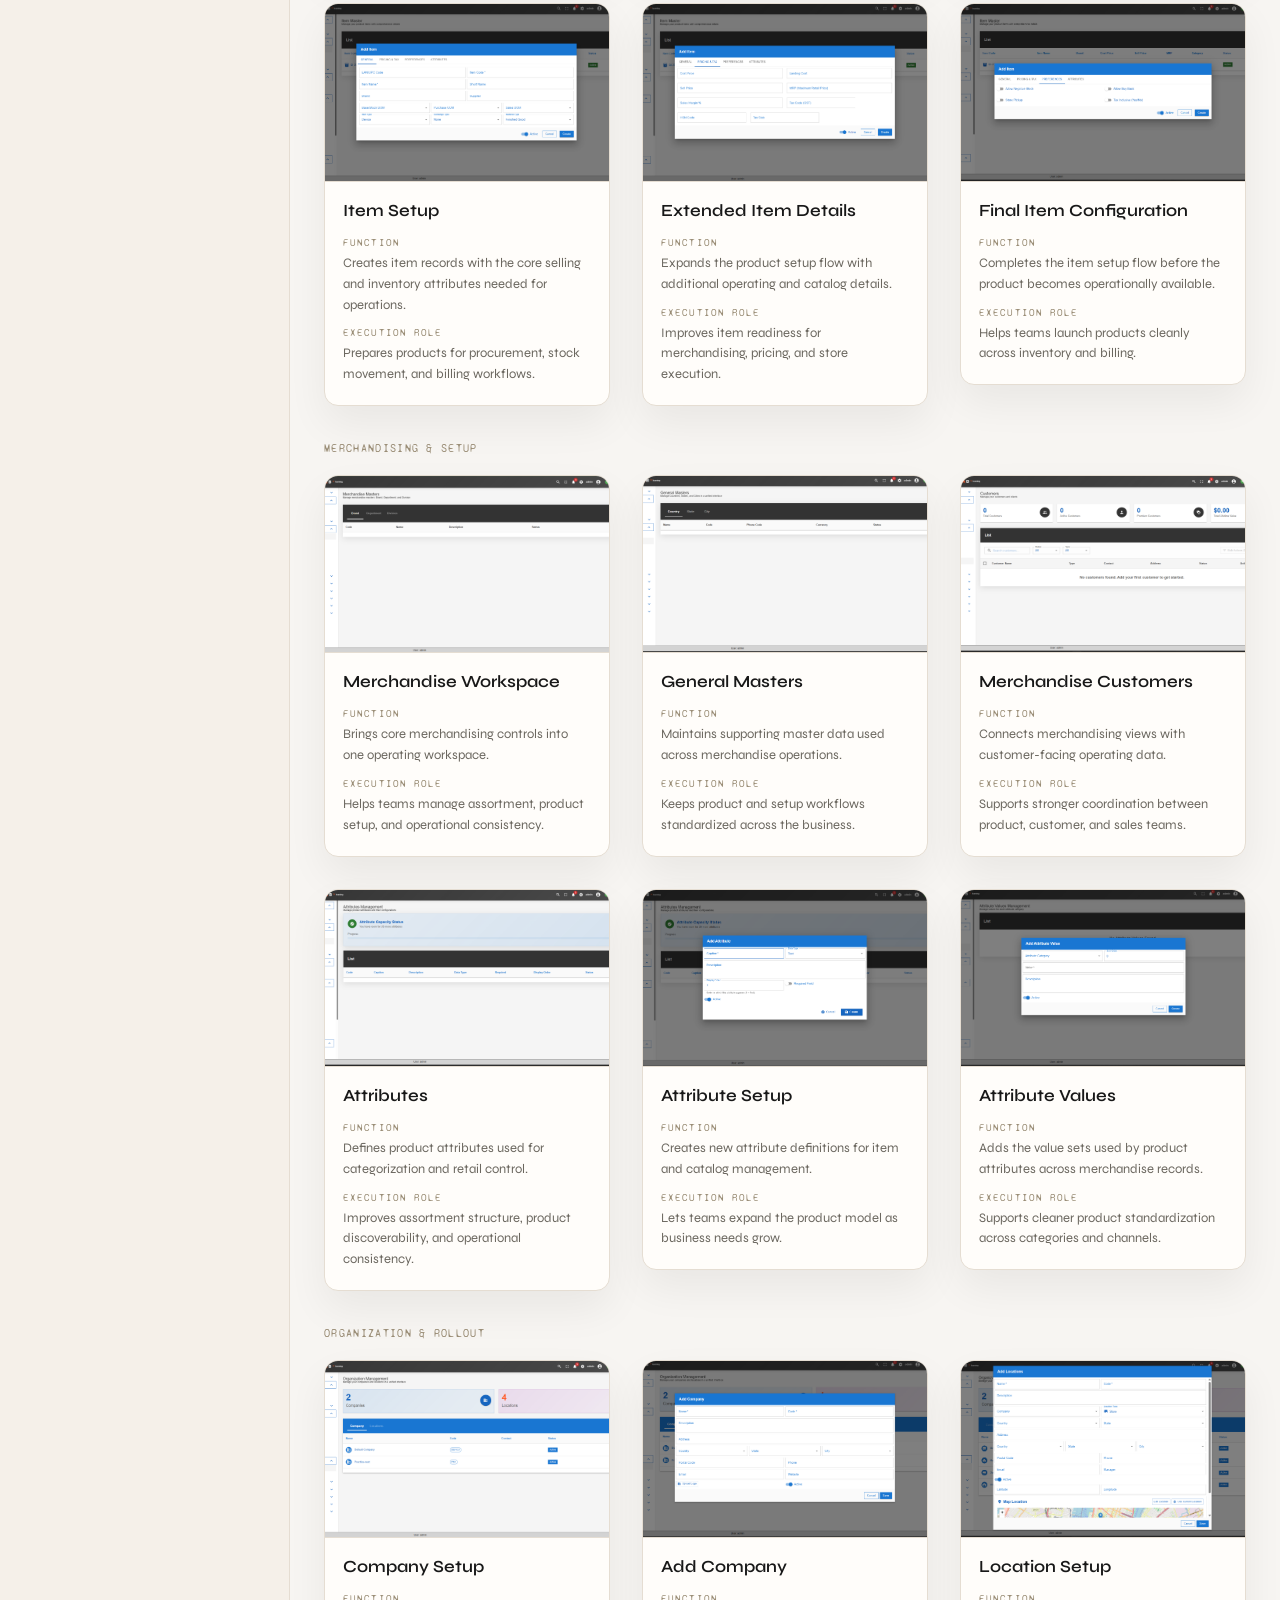
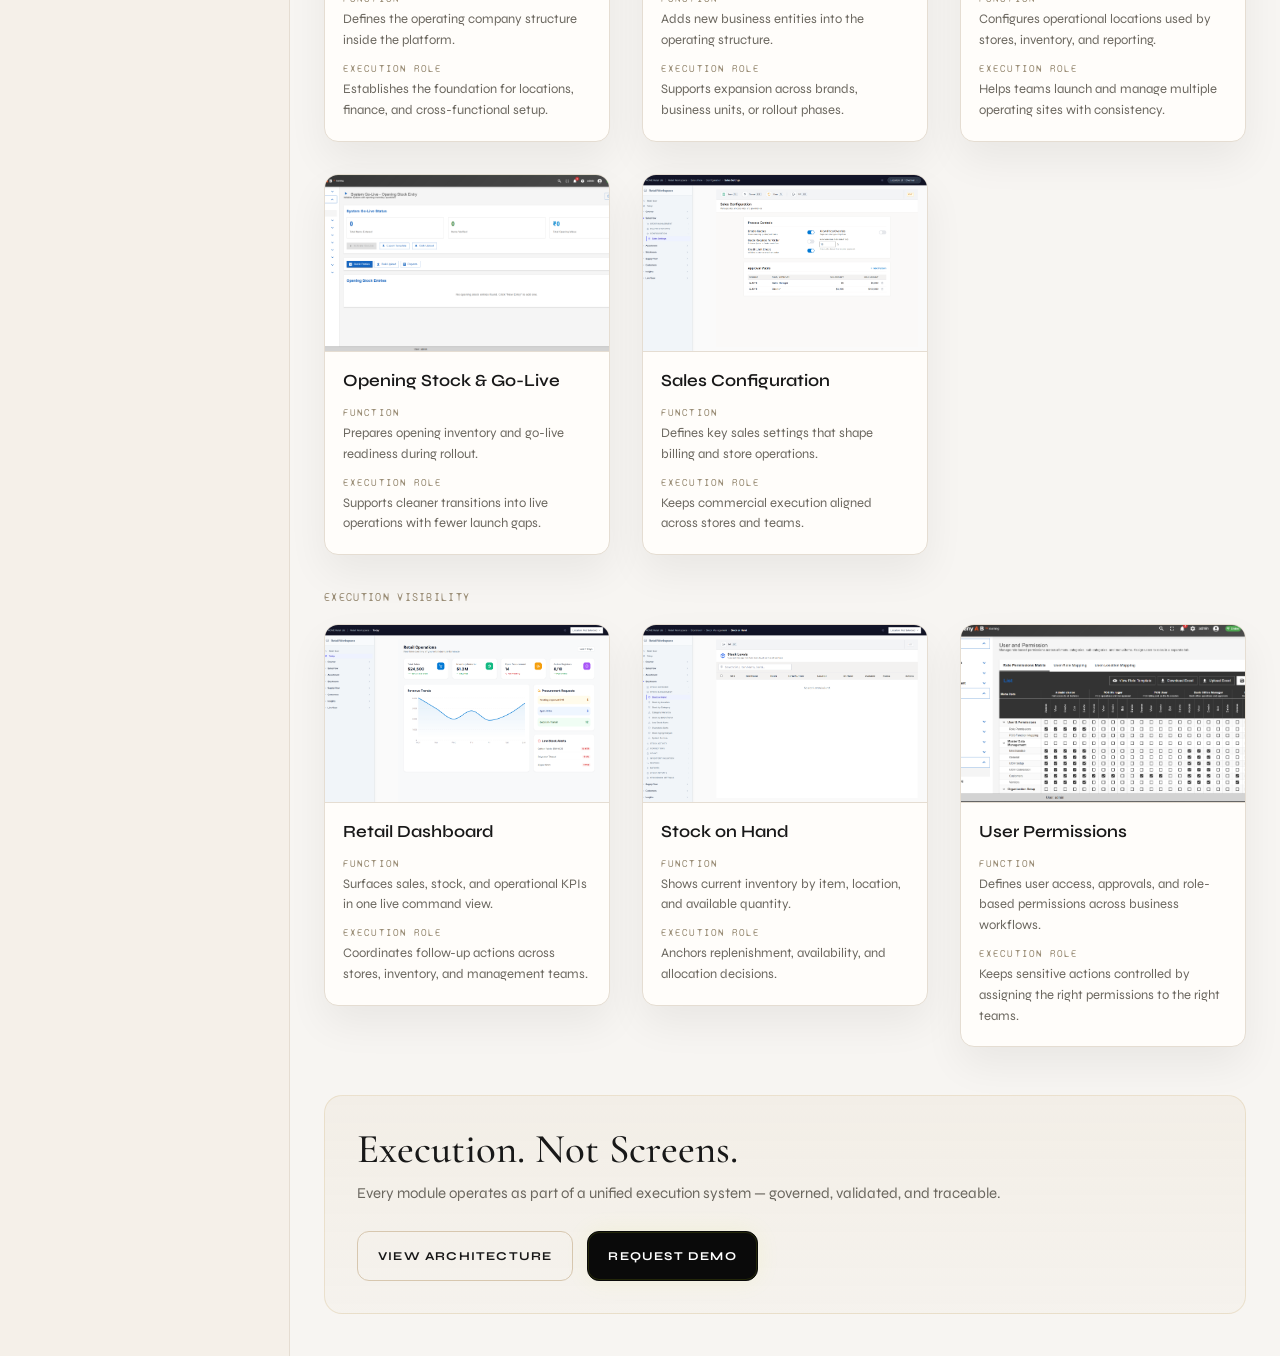
==== commit 9f51fcbc: "Refine homepage and expand explorer walkthrough" ====
--- a/explorer.html
+++ b/explorer.html
@@ -826,10 +826,81 @@
             label: 'Control Plane',
             cards: [
               {
+                title: 'Secure Login',
+                image: 'explore-assets/walkthrough/0_login.png',
+                functionText: 'Starts access with authenticated sign-in and role-aware entry.',
+                executionRole: 'Ensures the right users enter the platform with the right permissions from the start.'
+              },
+              {
                 title: 'Unified Admin Console',
                 image: 'explore-assets/platform_unified_admin.png',
                 functionText: 'Centralizes administration, role boundaries, and platform-level controls.',
                 executionRole: 'Coordinates identity, settings, and governance rules across modules.'
+              },
+              {
+                title: 'Unified Admin Dashboard',
+                image: 'explore-assets/walkthrough/0_platform_unified_admin_dashboard.png',
+                functionText: 'Brings operational controls, shortcuts, and platform oversight into one workspace.',
+                executionRole: 'Helps teams manage setup, visibility, and cross-module administration from one place.'
+              },
+              {
+                title: 'Navigation Console',
+                image: 'explore-assets/walkthrough/19sys_admin_sidebar.png',
+                functionText: 'Provides fast access to platform areas, setup tasks, and operating modules.',
+                executionRole: 'Improves admin movement across the platform and speeds up control tasks.'
+              }
+            ]
+          },
+          {
+            label: 'Access & Preferences',
+            cards: [
+              {
+                title: 'Dashboard Workspace',
+                image: 'explore-assets/walkthrough/01dashboard.png',
+                functionText: 'Surfaces the user workspace with quick access to daily tasks and signals.',
+                executionRole: 'Keeps teams productive with a clear starting point for day-to-day operations.'
+              },
+              {
+                title: 'Quick Search & Actions',
+                image: 'explore-assets/walkthrough/01dashboard-ctrlk.png',
+                functionText: 'Lets users jump to screens, actions, and records from one command-style search.',
+                executionRole: 'Reduces navigation time and accelerates operational response.'
+              },
+              {
+                title: 'User Profile Settings',
+                image: 'explore-assets/walkthrough/01dashboard-userprofile.png',
+                functionText: 'Manages personal account preferences and user-level settings.',
+                executionRole: 'Supports secure, personalized use of the platform across teams.'
+              },
+              {
+                title: 'User Permissions',
+                image: 'explore-assets/walkthrough/03user-permissions-01.png',
+                functionText: 'Defines role access and user permissions across key workflows.',
+                executionRole: 'Maintains control over who can view, approve, and operate each part of the platform.'
+              },
+              {
+                title: 'Permission Controls',
+                image: 'explore-assets/walkthrough/03user-permissions-02.png',
+                functionText: 'Refines access rules for teams, functions, and operational responsibilities.',
+                executionRole: 'Supports safer delegation and cleaner control across departments.'
+              },
+              {
+                title: 'Role Access Matrix',
+                image: 'explore-assets/walkthrough/03user-permissions-03.png',
+                functionText: 'Shows permission coverage across users, modules, and actions.',
+                executionRole: 'Makes access governance easier to review and maintain at scale.'
+              },
+              {
+                title: 'Layout Preferences',
+                image: 'explore-assets/walkthrough/04system-layout-preferences.png',
+                functionText: 'Configures workspace layout and visual operating preferences.',
+                executionRole: 'Helps teams tailor the platform for faster daily use.'
+              },
+              {
+                title: 'Data Source Console',
+                image: 'explore-assets/walkthrough/04system-dbconole.png',
+                functionText: 'Supports database connectivity and system-level configuration visibility.',
+                executionRole: 'Strengthens setup confidence for platform administration and rollout.'
               }
             ]
           }
@@ -859,6 +930,18 @@
                 executionRole: 'Supports supplier discovery, validation, and operational handoff into buying workflows.'
               },
               {
+                title: 'Purchase Requisition',
+                image: 'explore-assets/walkthrough/09procurement-pr.png',
+                functionText: 'Captures internal buying needs before they move into procurement execution.',
+                executionRole: 'Helps teams structure demand early and route sourcing requests more clearly.'
+              },
+              {
+                title: 'Requisition Item Selection',
+                image: 'explore-assets/walkthrough/09procurement-pr-additem.png',
+                functionText: 'Adds requested items, quantities, and buying details into the requisition flow.',
+                executionRole: 'Improves procurement accuracy before orders are committed to vendors.'
+              },
+              {
                 title: 'Purchase Orders',
                 image: 'explore-assets/retail_purchase_orders.png',
                 functionText: 'Captures replenishment orders, quantities, and expected delivery commitments.',
@@ -892,6 +975,100 @@
                 image: 'explore-assets/retail_customer_entry.png',
                 functionText: 'Captures new customer profiles and account details.',
                 executionRole: 'Activates downstream sales, credit, and service workflows.'
+              },
+              {
+                title: 'Item Setup',
+                image: 'explore-assets/walkthrough/10itemadd.png',
+                functionText: 'Creates item records with the core selling and inventory attributes needed for operations.',
+                executionRole: 'Prepares products for procurement, stock movement, and billing workflows.'
+              },
+              {
+                title: 'Extended Item Details',
+                image: 'explore-assets/walkthrough/10itemadd2.png',
+                functionText: 'Expands the product setup flow with additional operating and catalog details.',
+                executionRole: 'Improves item readiness for merchandising, pricing, and store execution.'
+              },
+              {
+                title: 'Final Item Configuration',
+                image: 'explore-assets/walkthrough/10itemadd3.png',
+                functionText: 'Completes the item setup flow before the product becomes operationally available.',
+                executionRole: 'Helps teams launch products cleanly across inventory and billing.'
+              }
+            ]
+          },
+          {
+            label: 'Merchandising & Setup',
+            cards: [
+              {
+                title: 'Merchandise Workspace',
+                image: 'explore-assets/walkthrough/06merchandise.png',
+                functionText: 'Brings core merchandising controls into one operating workspace.',
+                executionRole: 'Helps teams manage assortment, product setup, and operational consistency.'
+              },
+              {
+                title: 'General Masters',
+                image: 'explore-assets/walkthrough/06merchandise-general-masters.png',
+                functionText: 'Maintains supporting master data used across merchandise operations.',
+                executionRole: 'Keeps product and setup workflows standardized across the business.'
+              },
+              {
+                title: 'Merchandise Customers',
+                image: 'explore-assets/walkthrough/06merchandise-customers.png',
+                functionText: 'Connects merchandising views with customer-facing operating data.',
+                executionRole: 'Supports stronger coordination between product, customer, and sales teams.'
+              },
+              {
+                title: 'Attributes',
+                image: 'explore-assets/walkthrough/10attributes.png',
+                functionText: 'Defines product attributes used for categorization and retail control.',
+                executionRole: 'Improves assortment structure, product discoverability, and operational consistency.'
+              },
+              {
+                title: 'Attribute Setup',
+                image: 'explore-assets/walkthrough/10attributes-add.png',
+                functionText: 'Creates new attribute definitions for item and catalog management.',
+                executionRole: 'Lets teams expand the product model as business needs grow.'
+              },
+              {
+                title: 'Attribute Values',
+                image: 'explore-assets/walkthrough/10attributes-values-add.png',
+                functionText: 'Adds the value sets used by product attributes across merchandise records.',
+                executionRole: 'Supports cleaner product standardization across categories and channels.'
+              }
+            ]
+          },
+          {
+            label: 'Organization & Rollout',
+            cards: [
+              {
+                title: 'Company Setup',
+                image: 'explore-assets/walkthrough/07org-company.png',
+                functionText: 'Defines the operating company structure inside the platform.',
+                executionRole: 'Establishes the foundation for locations, finance, and cross-functional setup.'
+              },
+              {
+                title: 'Add Company',
+                image: 'explore-assets/walkthrough/07org-add-company.png',
+                functionText: 'Adds new business entities into the operating structure.',
+                executionRole: 'Supports expansion across brands, business units, or rollout phases.'
+              },
+              {
+                title: 'Location Setup',
+                image: 'explore-assets/walkthrough/07org-location.png',
+                functionText: 'Configures operational locations used by stores, inventory, and reporting.',
+                executionRole: 'Helps teams launch and manage multiple operating sites with consistency.'
+              },
+              {
+                title: 'Opening Stock & Go-Live',
+                image: 'explore-assets/walkthrough/05openingstock-system-golive.png',
+                functionText: 'Prepares opening inventory and go-live readiness during rollout.',
+                executionRole: 'Supports cleaner transitions into live operations with fewer launch gaps.'
+              },
+              {
+                title: 'Sales Configuration',
+                image: 'explore-assets/walkthrough/11retail_sales_config.png',
+                functionText: 'Defines key sales settings that shape billing and store operations.',
+                executionRole: 'Keeps commercial execution aligned across stores and teams.'
               }
             ]
           },
@@ -911,10 +1088,10 @@
                 executionRole: 'Anchors replenishment, availability, and allocation decisions.'
               },
               {
-                title: 'Sales Performance',
-                image: 'explore-assets/retail_sales_performance.png',
-                functionText: 'Tracks sales velocity, contribution, and merchandise performance.',
-                executionRole: 'Feeds pricing, assortment, and procurement decisions with live operating signals.'
+                title: 'User Permissions',
+                image: 'explore-assets/walkthrough/03user-permissions-01.png',
+                functionText: 'Defines user access, approvals, and role-based permissions across business workflows.',
+                executionRole: 'Keeps sensitive actions controlled by assigning the right permissions to the right teams.'
               }
             ]
           }
@@ -938,10 +1115,117 @@
                 executionRole: 'Initiates the store execution cycle with validated operational readiness.'
               },
               {
+                title: 'Day Management',
+                image: 'explore-assets/walkthrough/02.3pos-billing-day-management.png',
+                functionText: 'Monitors the operational status of the store day and active billing activity.',
+                executionRole: 'Helps store teams control sessions, timing, and daily operational flow.'
+              },
+              {
+                title: 'POS Preferences',
+                image: 'explore-assets/walkthrough/04pos-preferences.png',
+                functionText: 'Configures point-of-sale behavior, operating preferences, and store-level controls.',
+                executionRole: 'Supports smoother checkout execution with settings aligned to each store.'
+              },
+              {
+                title: 'POS Terminal',
+                image: 'explore-assets/walkthrough/02pos-terminal.png',
+                functionText: 'Shows the terminal setup used for billing and in-store transaction operations.',
+                executionRole: 'Connects the store floor to live transaction handling and operational control.'
+              },
+              {
+                title: 'Terminal Setup',
+                image: 'explore-assets/walkthrough/02pos-terminal-add.png',
+                functionText: 'Adds and configures POS terminals for store operations.',
+                executionRole: 'Supports new counter rollout and structured store expansion.'
+              },
+              {
+                title: 'Terminal Configuration',
+                image: 'explore-assets/walkthrough/02pos-terminal-add2.png',
+                functionText: 'Captures additional setup details for terminal readiness.',
+                executionRole: 'Improves consistency across devices, counters, and store locations.'
+              },
+              {
+                title: 'Terminal Controls',
+                image: 'explore-assets/walkthrough/02pos-terminal-add3.png',
+                functionText: 'Refines terminal operating rules and activation settings.',
+                executionRole: 'Keeps frontline devices aligned with store policy and transaction flow.'
+              },
+              {
+                title: 'Terminal Finalization',
+                image: 'explore-assets/walkthrough/02pos-terminal-add4.png',
+                functionText: 'Completes the setup flow before a terminal becomes live in store.',
+                executionRole: 'Helps stores launch new terminals with less setup friction.'
+              },
+              {
                 title: 'POS Checkout',
                 image: 'explore-assets/retail_pos_checkout.png',
                 functionText: 'Captures billing, tender, and item-level sales transactions at speed.',
                 executionRole: 'Executes the last-mile revenue event and updates inventory in real time.'
+              }
+            ]
+          },
+          {
+            label: 'Billing Flow',
+            cards: [
+              {
+                title: 'Billing Workspace',
+                image: 'explore-assets/walkthrough/02pos-billing.png',
+                functionText: 'Provides the main workspace for in-store billing execution.',
+                executionRole: 'Gives cashiers a fast, structured surface for daily transaction handling.'
+              },
+              {
+                title: 'Billing with Customer',
+                image: 'explore-assets/walkthrough/02.1pos-billing-cust.png',
+                functionText: 'Links customer details into the billing journey at the point of sale.',
+                executionRole: 'Supports loyalty, account-based service, and better checkout context.'
+              },
+              {
+                title: 'Billing with Items',
+                image: 'explore-assets/walkthrough/02.1pos-billing-item.png',
+                functionText: 'Captures line items, quantities, and live sale details during checkout.',
+                executionRole: 'Moves transactions quickly while keeping item-level control intact.'
+              },
+              {
+                title: 'Billing Payment',
+                image: 'explore-assets/walkthrough/02.3pos-billing-payment.png',
+                functionText: 'Handles payment execution across supported tender methods.',
+                executionRole: 'Brings payment collection into the same streamlined checkout flow.'
+              },
+              {
+                title: 'Tender Handling',
+                image: 'explore-assets/walkthrough/02.3pos-billing-tend.png',
+                functionText: 'Manages tender selection and cashier-level payment handling.',
+                executionRole: 'Keeps settlement steps clear and consistent during billing.'
+              },
+              {
+                title: 'Billing Receipt',
+                image: 'explore-assets/walkthrough/02.1pos-billing-receipt.png',
+                functionText: 'Generates the final receipt view for completed store transactions.',
+                executionRole: 'Closes the customer checkout cycle with a clean transaction record.'
+              },
+              {
+                title: 'Billing Session',
+                image: 'explore-assets/walkthrough/02pos-billing-session.png',
+                functionText: 'Tracks the active cashier or counter session during store operations.',
+                executionRole: 'Supports stronger control over live billing activity throughout the day.'
+              },
+              {
+                title: 'Session End',
+                image: 'explore-assets/walkthrough/02pos-billing-session-end.png',
+                functionText: 'Closes the current billing session with end-of-session control steps.',
+                executionRole: 'Improves accountability and handoff at the counter level.'
+              },
+              {
+                title: 'Day End',
+                image: 'explore-assets/walkthrough/02pos-billing-dayend.png',
+                functionText: 'Handles closing steps for the store billing day.',
+                executionRole: 'Supports a cleaner transition from active trading to reconciliation.'
+              },
+              {
+                title: 'Settlement',
+                image: 'explore-assets/walkthrough/02pos-billing-settlement.png',
+                functionText: 'Finalizes totals, payment balances, and billing closure actions.',
+                executionRole: 'Helps stores complete cash and transaction reconciliation with confidence.'
               }
             ]
           }
